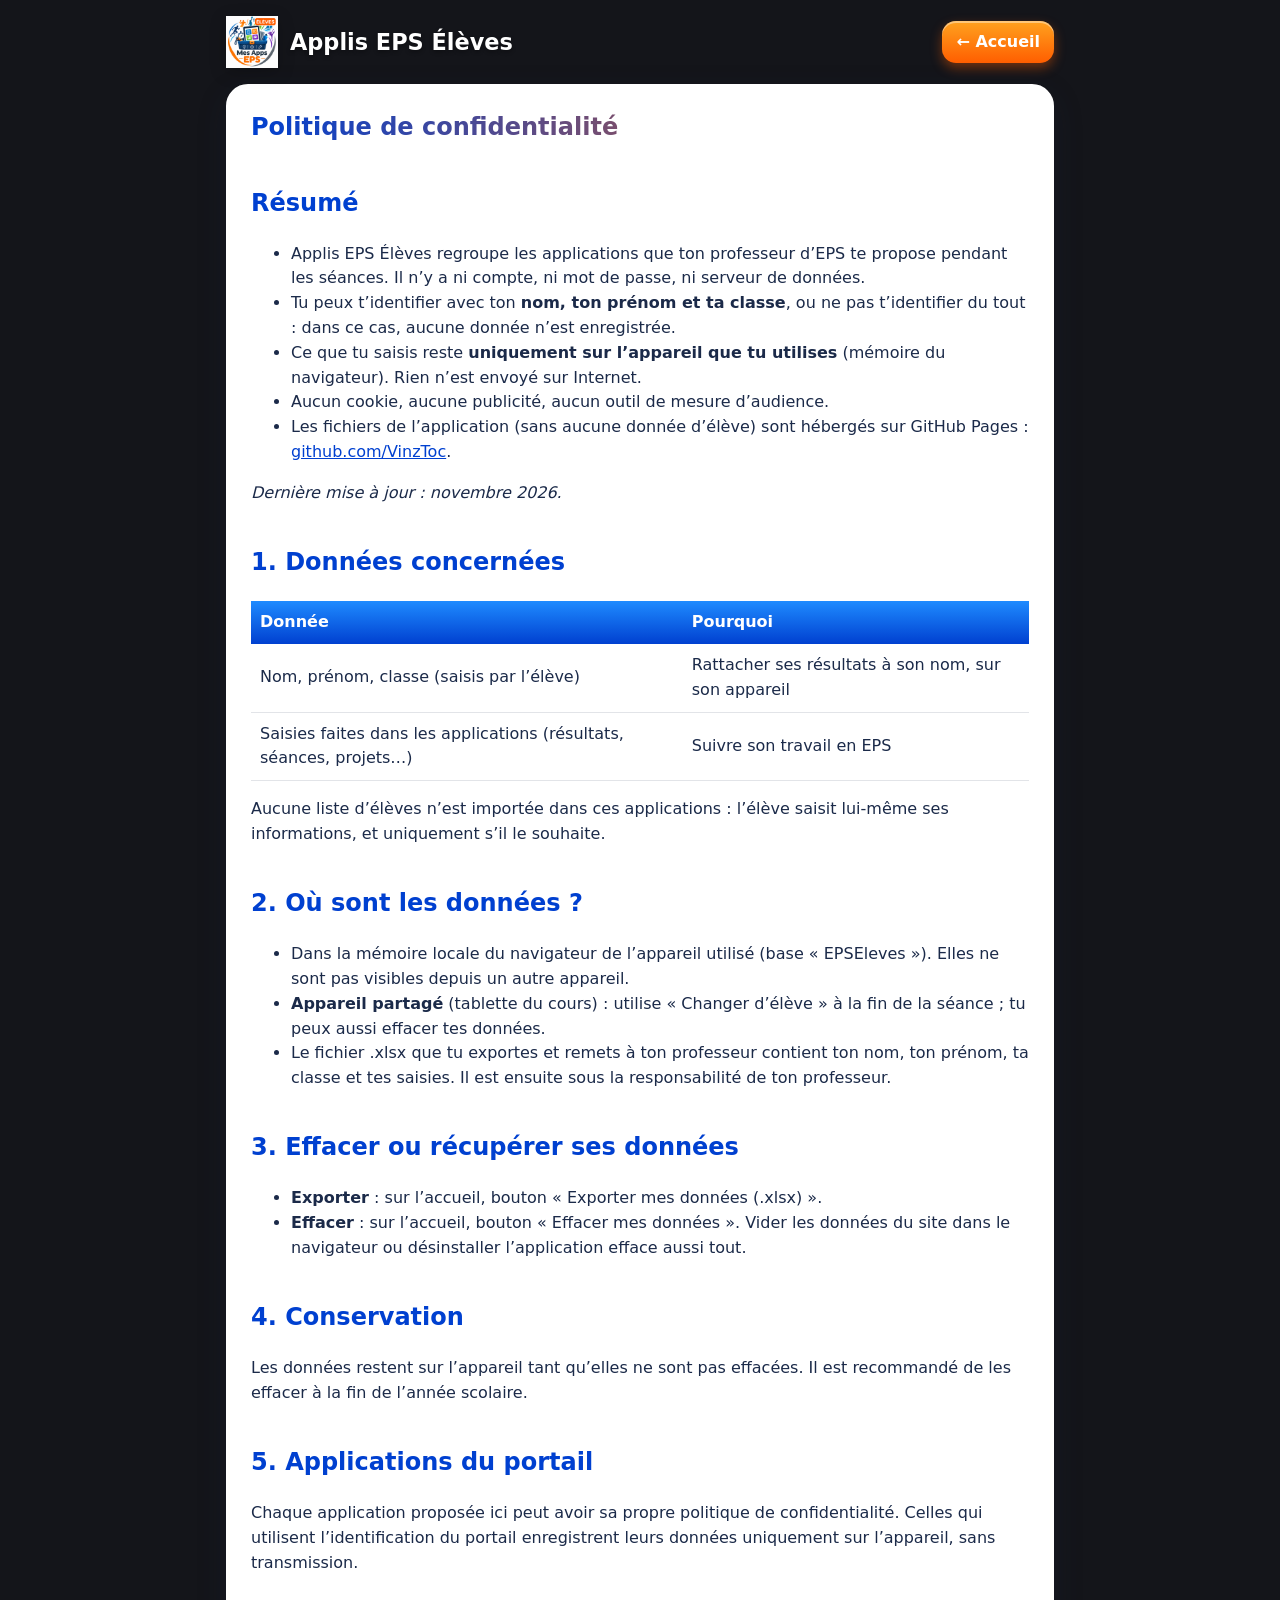
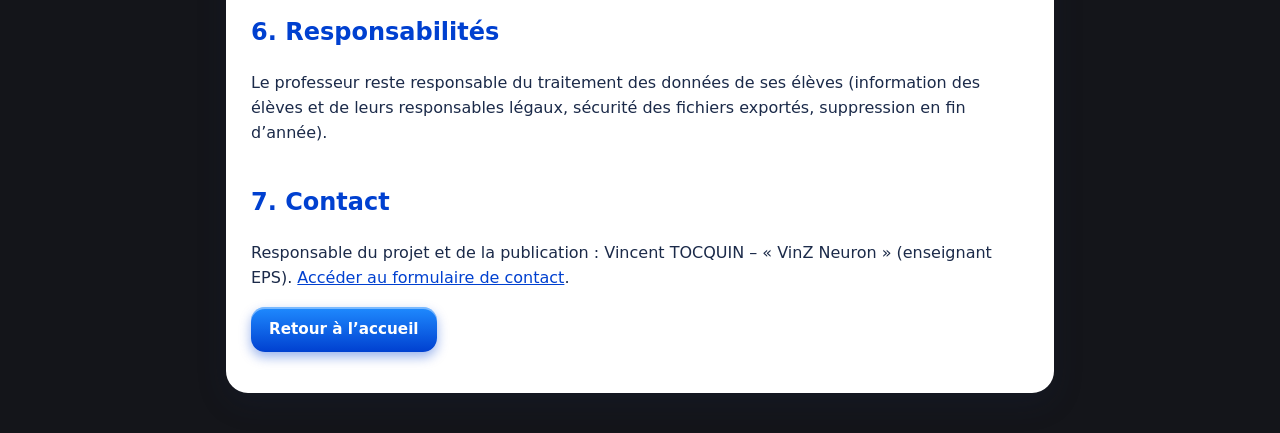
==== confidentialite.html @ 1d07ad8b "Add files via upload" ====
<!DOCTYPE html><html lang="fr"><head><meta charset="utf-8"><meta name="viewport" content="width=device-width,initial-scale=1,viewport-fit=cover">
<title>Politique de confidentialité – Applis EPS Élèves</title><meta name="theme-color" content="#14151a"><link rel="icon" href="icons/icon-192.png"><link rel="stylesheet" href="style.css?v=1"></head><body>
<header><div class="hd"><img src="icons/logo.png" alt=""><h1>Applis EPS Élèves</h1><a class="back" href="index.html">← Accueil</a></div></header><main><article class="doc">
<h1>Politique de confidentialité</h1>
<h2>Résumé</h2>
<ul>
<li>Applis EPS Élèves regroupe les applications que ton professeur d’EPS te propose pendant les séances. Il n’y a ni compte, ni mot de passe, ni serveur de données.</li>
<li>Tu peux t’identifier avec ton <b>nom, ton prénom et ta classe</b>, ou ne pas t’identifier du tout : dans ce cas, aucune donnée n’est enregistrée.</li>
<li>Ce que tu saisis reste <b>uniquement sur l’appareil que tu utilises</b> (mémoire du navigateur). Rien n’est envoyé sur Internet.</li>
<li>Aucun cookie, aucune publicité, aucun outil de mesure d’audience.</li>
<li>Les fichiers de l’application (sans aucune donnée d’élève) sont hébergés sur GitHub Pages : <a href="https://github.com/VinzToc" target="_blank" rel="noopener noreferrer">github.com/VinzToc</a>.</li>
</ul>
<p><em>Dernière mise à jour : novembre 2026.</em></p>
<h2>1. Données concernées</h2>
<div class="sp"><table><tr><th>Donnée</th><th>Pourquoi</th></tr>
<tr><td>Nom, prénom, classe (saisis par l’élève)</td><td>Rattacher ses résultats à son nom, sur son appareil</td></tr>
<tr><td>Saisies faites dans les applications (résultats, séances, projets…)</td><td>Suivre son travail en EPS</td></tr></table></div>
<p>Aucune liste d’élèves n’est importée dans ces applications : l’élève saisit lui-même ses informations, et uniquement s’il le souhaite.</p>
<h2>2. Où sont les données ?</h2>
<ul>
<li>Dans la mémoire locale du navigateur de l’appareil utilisé (base « EPSEleves »). Elles ne sont pas visibles depuis un autre appareil.</li>
<li><b>Appareil partagé</b> (tablette du cours) : utilise « Changer d’élève » à la fin de la séance ; tu peux aussi effacer tes données.</li>
<li>Le fichier .xlsx que tu exportes et remets à ton professeur contient ton nom, ton prénom, ta classe et tes saisies. Il est ensuite sous la responsabilité de ton professeur.</li>
</ul>
<h2>3. Effacer ou récupérer ses données</h2>
<ul>
<li><b>Exporter</b> : sur l’accueil, bouton « Exporter mes données (.xlsx) ».</li>
<li><b>Effacer</b> : sur l’accueil, bouton « Effacer mes données ». Vider les données du site dans le navigateur ou désinstaller l’application efface aussi tout.</li>
</ul>
<h2>4. Conservation</h2>
<p>Les données restent sur l’appareil tant qu’elles ne sont pas effacées. Il est recommandé de les effacer à la fin de l’année scolaire.</p>
<h2>5. Applications du portail</h2>
<p>Chaque application proposée ici peut avoir sa propre politique de confidentialité. Celles qui utilisent l’identification du portail enregistrent leurs données uniquement sur l’appareil, sans transmission.</p>
<h2>6. Responsabilités</h2>
<p>Le professeur reste responsable du traitement des données de ses élèves (information des élèves et de leurs responsables légaux, sécurité des fichiers exportés, suppression en fin d’année).</p>
<h2>7. Contact</h2>
<p>Responsable du projet et de la publication : Vincent TOCQUIN – « VinZ Neuron » (enseignant EPS). <a href="contact.html">Accéder au formulaire de contact</a>.</p>
<p><a class="btnlink" href="index.html">Retour à l’accueil</a></p></article></main></body></html>
---- style.css ----
*{box-sizing:border-box}body{margin:0;font-family:system-ui,-apple-system,"Segoe UI",sans-serif;color:#1b2a49;line-height:1.55;min-height:100vh;
background:#14151a}
.hd{display:flex;align-items:center;gap:12px;max-width:860px;margin:auto;padding:16px}
.hd img{width:52px;height:52px;filter:drop-shadow(0 4px 8px #0003)}
.hd h1{margin:0;font-size:1.4rem;color:#fff;text-shadow:0 2px 4px #0005;flex:1}
.back{color:#fff;font-weight:800;text-decoration:none;background:linear-gradient(#ffa21f,#ff5e00);padding:9px 14px;border-radius:14px;box-shadow:0 5px 12px #ff5e0066,inset 0 2px 0 #fff6}
main{max-width:860px;margin:auto;padding:0 16px 40px}
.doc{background:#fff;border:3px solid #fff;border-radius:22px;padding:22px;box-shadow:0 10px 30px #1b2a4933}
.doc h1{margin-top:0;background:linear-gradient(90deg,#0040d0,#ff5e00);-webkit-background-clip:text;color:transparent}
.doc h2{color:#0040d0;margin-top:1.6em}.doc a{color:#0040d0}
.toc{columns:2;font-size:.92rem}
.sp{overflow-x:auto}table{border-collapse:collapse;width:100%}th{background:linear-gradient(#1f8bff,#0040d0);color:#fff;padding:9px;text-align:left}td{padding:9px;border-bottom:1px solid #1b2a4920}
.form label{display:block;font-weight:700;margin:12px 0}.form input,.form select,.form textarea{display:block;width:100%;margin-top:5px;padding:10px;border-radius:12px;border:2px solid #0b4fd033;font:inherit}
.form button,.btnlink{display:inline-block;border:0;border-radius:14px;padding:11px 18px;font-weight:800;color:#fff;text-decoration:none;cursor:pointer;font-size:.95rem;background:linear-gradient(#1f8bff,#0040d0);box-shadow:0 5px 12px #0040d066,inset 0 2px 0 #fff6}
.doc a.btnlink{color:#fff}.note{font-size:.85rem;opacity:.8}.err{color:#c0392b;font-weight:700}
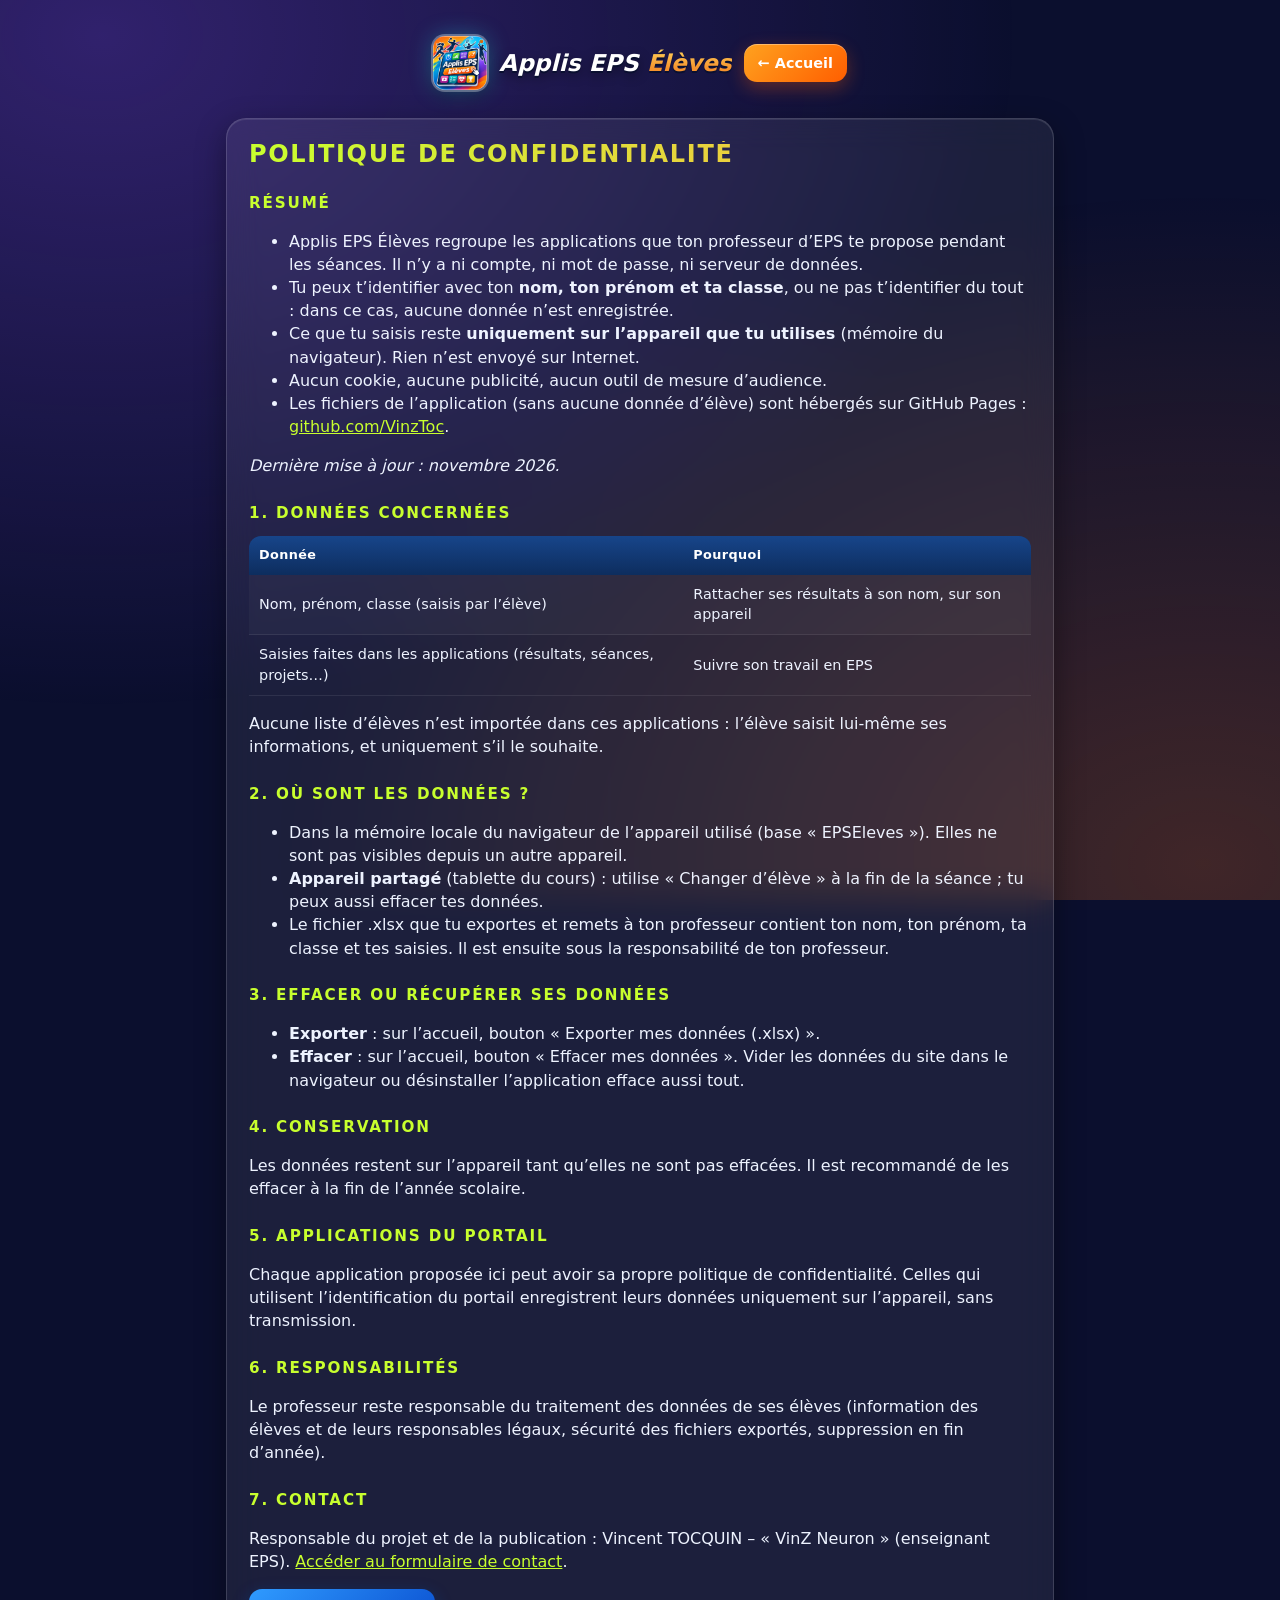
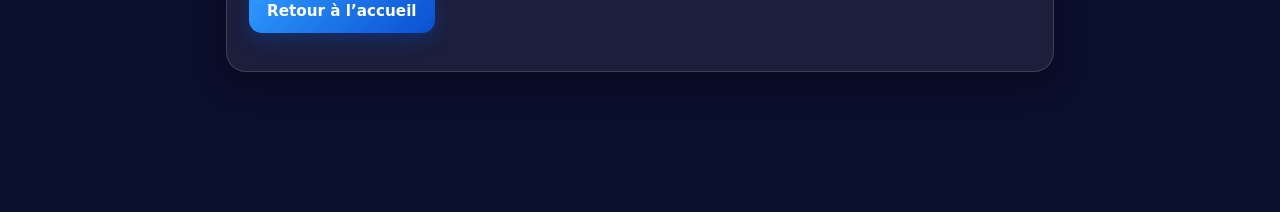
==== commit 60a5b712: "En-tête modernisé : titre en casse mixte aux couleurs du logo, logo mis en valeur Co-Authored-By: Cl" ====
--- a/confidentialite.html
+++ b/confidentialite.html
@@ -1,6 +1,15 @@
 <!DOCTYPE html><html lang="fr"><head><meta charset="utf-8"><meta name="viewport" content="width=device-width,initial-scale=1,viewport-fit=cover">
-<title>Politique de confidentialité – Applis EPS Élèves</title><meta name="theme-color" content="#14151a"><link rel="icon" href="icons/icon-192.png"><link rel="stylesheet" href="style.css?v=1"></head><body>
-<header><div class="hd"><img src="icons/logo.png" alt=""><h1>Applis EPS Élèves</h1><a class="back" href="index.html">← Accueil</a></div></header><main><article class="doc">
+<title>Politique de confidentialité – Applis EPS Élèves</title><meta name="theme-color" content="#14151a"><link rel="icon" href="icons/icon-192.png"><link rel="stylesheet" href="style.css?v=1">
+<style id="titre-moderne">/* Titre en casse mixte + logo mis en valeur, aux couleurs du logo */
+header h1{font-family:system-ui,-apple-system,"Segoe UI",Roboto,sans-serif!important;font-style:italic!important;font-weight:900!important;text-transform:none!important;letter-spacing:.005em!important;line-height:1.08;font-size:2.05rem!important;background:none!important;-webkit-text-stroke:0!important;color:#fff!important;-webkit-text-fill-color:#fff!important;text-shadow:0 2px 0 #0a1030,0 4px 12px rgba(0,0,0,.45)!important}
+header h1 .tm{background:linear-gradient(180deg,#ffd25a,#f6922d 72%)!important;-webkit-background-clip:text!important;background-clip:text!important;color:#f6922d!important;-webkit-text-fill-color:transparent!important;text-shadow:none!important;filter:drop-shadow(0 2px 0 #0a1030)}
+header h1 small,header h1 em{font-style:normal!important;text-shadow:none!important;-webkit-text-fill-color:currentColor!important}
+header img{border-radius:22%!important;box-shadow:0 0 0 2px rgba(255,255,255,.3),0 0 22px rgba(42,181,218,.45),0 6px 16px rgba(0,0,0,.4)!important;transition:transform .3s}
+header img:hover{transform:rotate(-5deg) scale(1.05)}
+@media(max-width:520px){header h1{font-size:calc(2.05rem * .8)!important}}
+.hd h1{font-size:1.45rem!important}</style>
+</head><body>
+<header><div class="hd"><img src="icons/logo.png" alt=""><h1>Applis EPS <span class="tm">Élèves</span></h1><a class="back" href="index.html">← Accueil</a></div></header><main><article class="doc">
 <h1>Politique de confidentialité</h1>
 <h2>Résumé</h2>
 <ul>
--- a/style.css
+++ b/style.css
@@ -1,15 +1,91 @@
-*{box-sizing:border-box}body{margin:0;font-family:system-ui,-apple-system,"Segoe UI",sans-serif;color:#1b2a49;line-height:1.55;min-height:100vh;
-background:#14151a}
+
+:root{--bg:#0b0f2e;--tx:#eef3ff;--mut:rgba(238,243,255,.62);--glass:rgba(255,255,255,.07);--bd:rgba(255,255,255,.15);--c1:#c8ff2e;--c2:#ff7a14;--g1:rgba(138,77,255,.30);--g2:rgba(255,122,20,.22);--onc:#10131f;--c3:#ffb347;--nav:linear-gradient(135deg,#c8ff2e,#7ed321);--ok:#6ff0a0;--ko:#ff8f8f}
+*{box-sizing:border-box;-webkit-tap-highlight-color:transparent}[hidden]{display:none!important}
+body{margin:0;font-family:system-ui,-apple-system,"Segoe UI",Roboto,sans-serif;color:var(--tx);min-height:100vh;background:var(--bg);padding-bottom:100px;line-height:1.45}
+body::before{content:'';position:fixed;inset:0;z-index:-1;pointer-events:none;background:radial-gradient(ellipse at 8% 4%,var(--g1),transparent 55%),radial-gradient(ellipse at 94% 96%,var(--g2),transparent 55%)}
+header{display:flex;align-items:center;gap:14px;padding:20px 16px 12px;max-width:1000px;margin:auto}
+header img{width:74px;height:74px;flex:none;border-radius:22%;box-shadow:0 0 26px rgba(200,255,46,.35),0 6px 18px #0007}
+h1{margin:0;font-size:1.65rem;font-weight:900;letter-spacing:.07em;text-transform:uppercase;line-height:1.1;background:linear-gradient(90deg,var(--c1),var(--c3));-webkit-background-clip:text;background-clip:text;-webkit-text-fill-color:transparent}
+header p{margin:4px 0 0;font-size:.72rem;font-weight:600;color:var(--mut);letter-spacing:.1em;text-transform:uppercase}
+main{max-width:1000px;margin:auto;padding:0 12px}
+.card{position:relative;background:var(--glass);backdrop-filter:blur(16px);-webkit-backdrop-filter:blur(16px);border:1px solid var(--bd);border-radius:20px;padding:18px;margin-bottom:16px;box-shadow:0 10px 30px #0006,inset 0 1px 0 #ffffff18}
+h2{margin:0 0 12px;font-size:.82rem;font-weight:800;letter-spacing:.12em;text-transform:uppercase;color:var(--c1)}
+.btn{border:0;border-radius:13px;padding:11px 18px;font:inherit;font-weight:800;font-size:.9rem;letter-spacing:.03em;color:#fff;cursor:pointer;background:linear-gradient(135deg,#ffa21f,#ff5e00);box-shadow:0 6px 18px #ff5e0050,inset 0 1px 0 #ffffff55;text-shadow:0 1px 2px #0003;transition:transform .12s,filter .15s;display:inline-block;text-decoration:none}
+.btn:hover{filter:brightness(1.1)}.btn:active{transform:scale(.97)}.btn:disabled{opacity:.4;cursor:default}
+.btn.b{background:linear-gradient(135deg,#2f9bff,#0a4fd0);box-shadow:0 6px 18px #0a4fd055,inset 0 1px 0 #ffffff55}
+.btn.r{background:rgba(255,255,255,.1);border:1.5px solid var(--bd);box-shadow:none;text-shadow:none}
+.row{display:flex;gap:10px;flex-wrap:wrap;align-items:center;margin-top:12px}
+label{display:block;font-weight:700;font-size:.8rem;letter-spacing:.04em;color:var(--mut);margin:10px 0}
+select,input{padding:10px 12px;border-radius:12px;border:1.5px solid var(--bd);font:inherit;font-size:.95rem;background:rgba(0,0,0,.32);color:var(--tx)}
+label input{display:block;width:100%;margin-top:5px}
+select:focus,input:focus,.btn:focus-visible{outline:2px solid var(--c1);outline-offset:1px}
+input::placeholder{color:rgba(238,243,255,.38)}
+.drop{display:flex;flex-direction:column;align-items:center;gap:12px;border:2px dashed var(--c2);border-radius:18px;padding:22px;text-align:center;cursor:pointer;background:rgba(255,255,255,.04);font-weight:600;color:var(--tx);transition:.2s}
+.drop.on{background:rgba(255,255,255,.12);transform:scale(1.01)}
+.grid{display:grid;grid-template-columns:repeat(auto-fill,minmax(108px,1fr));gap:12px}
+.tile{position:relative;overflow:hidden;display:flex;flex-direction:column;align-items:center;text-align:center;gap:8px;padding:16px 8px 12px;border-radius:18px;color:var(--tx);text-decoration:none;background:linear-gradient(160deg,rgba(255,255,255,.13),rgba(255,255,255,.04));border:1px solid var(--bd);box-shadow:0 6px 18px #0005;transition:.18s}
+.tile::before{content:"";position:absolute;left:0;right:0;top:0;height:4px;background:linear-gradient(90deg,var(--t1,var(--c1)),var(--t2,var(--c2)))}
+.tile:hover{transform:translateY(-4px);border-color:var(--t1,var(--c1));box-shadow:0 10px 26px #0007,0 0 18px var(--g1)}
+.tile:active{transform:scale(.96)}
+.tile .ic{font-size:2.1rem;line-height:1;filter:drop-shadow(0 3px 5px #0006)}.tile b{font-size:.8rem;line-height:1.15;font-weight:700}
+.tile.off{filter:grayscale(.6);opacity:.5;pointer-events:none}
+.rgpd{font-size:.78rem;color:var(--mut);line-height:1.45;margin-top:10px}.rgpd b{color:var(--tx)}
+.err{color:var(--ko);font-weight:700;min-height:1.2em}
+#msg,#msgE{margin-top:10px;font-weight:600}
+table{width:100%;border-collapse:collapse;font-size:.9rem}
+th{background:linear-gradient(#17458a,#0d2d5e);color:#fff;padding:10px;text-align:left;position:sticky;top:0;font-size:.8rem;letter-spacing:.03em}
+th:first-child{border-radius:12px 0 0 0}th:last-child{border-radius:0 12px 0 0}
+td{padding:9px 10px;border-bottom:1px solid rgba(255,255,255,.08)}tr:nth-child(even) td{background:rgba(255,255,255,.03)}
+.wrap{max-height:62vh;overflow:auto;border-radius:12px;border:1px solid var(--bd)}
+th.n,td.n{text-align:center}th.n{font-size:.76rem;line-height:1.15;vertical-align:bottom;min-width:84px}td.n{font-weight:800}td.z{color:rgba(255,255,255,.28);font-weight:400}
+th small{font-weight:400;opacity:.85}
+tr.grp td{background:rgba(255,255,255,.1)!important;font-weight:800;font-size:.85rem;color:var(--c1)}
+button.nm{border:0;background:none;font:inherit;color:#8fcaff;text-align:left;cursor:pointer;padding:6px 0;text-decoration:underline dotted}
+nav{z-index:100;position:fixed;bottom:0;left:0;right:0;display:flex;justify-content:center;gap:10px;padding:10px 10px calc(10px + env(safe-area-inset-bottom));background:rgba(10,16,34,.82);backdrop-filter:blur(16px);-webkit-backdrop-filter:blur(16px);border-top:1px solid var(--bd)}
+nav button{flex:1;max-width:240px;border:1.5px solid var(--bd);border-radius:15px;padding:12px;font:inherit;font-weight:800;font-size:.9rem;background:rgba(255,255,255,.07);color:#c9d3ee;cursor:pointer}
+nav button.act{color:var(--onc);border-color:transparent;background:var(--nav);box-shadow:0 5px 18px var(--g1)}
+.tab{display:none}.tab.act{display:block}
+.foot{max-width:976px;margin:10px auto 0;padding:16px;text-align:center;background:var(--glass);backdrop-filter:blur(16px);-webkit-backdrop-filter:blur(16px);border:1px solid var(--bd);border-radius:20px;font-size:.86rem;color:var(--mut)}
+.foot a{color:var(--c1);font-weight:700}.foot>div{margin:6px 0}
+.foot .ic{display:inline-flex;width:44px;height:44px;margin:4px;align-items:center;justify-content:center;border-radius:14px;color:#fff;background:linear-gradient(#ffa21f,#ff5e00);box-shadow:0 4px 12px #ff5e0055,inset 0 1px 0 #ffffff66}
+.foot .ic:nth-child(2){background:linear-gradient(#2f9bff,#0a4fd0)}.foot .ic:nth-child(3){background:linear-gradient(#c040ff,#6a0fd0)}.foot .ic:nth-child(4){background:linear-gradient(#ff4d4d,#c00000)}
+.foot a.ic{color:#fff}
+.foot svg{width:22px;height:22px;fill:none;stroke:currentColor;stroke-width:2;stroke-linecap:round;stroke-linejoin:round}
+.foot .own{display:block;margin:0 auto 6px;width:92px;height:92px;border-radius:22px;box-shadow:0 6px 18px #0006}
+.foot p{margin:6px 0 0}.ver{text-align:center;font-weight:700;font-size:.76rem;color:var(--mut);margin:12px 0 0;letter-spacing:.04em}
+#fiche,.ov{position:fixed;inset:0;z-index:200;background:#000b;display:flex;align-items:flex-end;justify-content:center;backdrop-filter:blur(4px)}#fiche[hidden],.ov[hidden]{display:none}
+.ov{align-items:center;padding:16px}
+.fc{position:relative;background:#0f1830;color:var(--tx);border:1px solid var(--bd);width:100%;max-width:560px;max-height:86vh;overflow:auto;border-radius:22px 22px 0 0;padding:20px 20px calc(20px + env(safe-area-inset-bottom))}
+#fx,.xb{position:absolute;top:10px;right:12px;border:0;background:rgba(255,255,255,.12);color:var(--tx);border-radius:50%;width:34px;height:34px;font-size:1rem;cursor:pointer}
+.fh{display:flex;gap:14px;align-items:center;margin-bottom:6px;padding-right:36px}.fh span{font-size:.85rem;color:var(--mut)}
+.av{flex:none;width:56px;height:56px;border-radius:50%;background:var(--nav);color:var(--onc);display:flex;align-items:center;justify-content:center;font-weight:900;font-size:1.2rem;text-transform:uppercase;box-shadow:0 4px 14px var(--g1)}
+.fa{border-radius:16px;margin-top:12px;overflow:hidden;border:1px solid var(--bd);background:rgba(255,255,255,.04)}.fa h3{margin:0;padding:10px 14px;background:linear-gradient(90deg,rgba(255,255,255,.14),rgba(255,255,255,.04));font-size:.95rem}
+.fa dl{margin:0;padding:8px 14px;display:grid;grid-template-columns:auto 1fr;gap:4px 14px}.fa dt{font-weight:700;color:var(--mut);font-size:.82rem;text-transform:capitalize}.fa dd{margin:0;font-weight:600;word-break:break-word}.fn{opacity:.7}
+.chip{display:inline-block;margin-right:3px;padding:2px 7px;border-radius:10px;background:rgba(255,255,255,.12);font-size:.92rem}
+.sum{display:grid;gap:10px;margin:0 0 14px}.sm{display:grid;grid-template-columns:1fr auto;gap:3px 10px;align-items:center;font-size:.85rem}
+.sm .bar{grid-column:1/-1;height:8px;border-radius:6px;background:rgba(255,255,255,.12);overflow:hidden}.sm .bar i{display:block;height:100%;background:linear-gradient(90deg,var(--c1),var(--c2))}.sm span{color:var(--mut)}
+.en{padding:8px 14px;border-top:1px solid rgba(255,255,255,.1)}.en .dt{font-weight:800;color:var(--c1);font-size:.82rem}.en dl{padding:2px 0 0!important}
+.fg{margin:18px 0 0;font-size:.78rem;text-transform:uppercase;letter-spacing:.1em;font-weight:800;color:var(--mut)}
+.bd{float:right;font-weight:600;font-size:.8rem;color:var(--mut)}.tot{margin:6px 0 0;font-weight:700}
+.qc{border-radius:22px!important;max-width:380px!important;text-align:center}
+.qrbox canvas{width:min(280px,100%);height:auto;image-rendering:pixelated;border:6px solid #fff;border-radius:12px;background:#fff}.qru{word-break:break-all;font-weight:700;font-size:.85rem;margin:8px 0;color:var(--mut)}
+/* portail élèves */
+.me{font-size:1.05rem;font-weight:700;padding:12px 14px;border-radius:14px;background:rgba(255,255,255,.07);border:1px solid var(--bd)}
+ul.dn{list-style:none;padding:0;margin:0}ul.dn li{padding:10px 12px;margin-bottom:8px;border-radius:14px;background:rgba(255,255,255,.07);border:1px solid var(--bd);font-weight:600}
+ul.dn summary{cursor:pointer}ul.dn details{margin:0}.tw{overflow-x:auto}
+ul.dn table{margin-top:8px;font-size:.8rem;background:rgba(0,0,0,.25);border-radius:10px}ul.dn td,ul.dn th{padding:5px 7px;text-align:left}ul.dn th{background:#17458a;position:static;border-radius:0}
+@media(max-width:520px){h1{font-size:1.35rem}header img{width:62px;height:62px}}
+
 .hd{display:flex;align-items:center;gap:12px;max-width:860px;margin:auto;padding:16px}
-.hd img{width:52px;height:52px;filter:drop-shadow(0 4px 8px #0003)}
-.hd h1{margin:0;font-size:1.4rem;color:#fff;text-shadow:0 2px 4px #0005;flex:1}
-.back{color:#fff;font-weight:800;text-decoration:none;background:linear-gradient(#ffa21f,#ff5e00);padding:9px 14px;border-radius:14px;box-shadow:0 5px 12px #ff5e0066,inset 0 2px 0 #fff6}
-main{max-width:860px;margin:auto;padding:0 16px 40px}
-.doc{background:#fff;border:3px solid #fff;border-radius:22px;padding:22px;box-shadow:0 10px 30px #1b2a4933}
-.doc h1{margin-top:0;background:linear-gradient(90deg,#0040d0,#ff5e00);-webkit-background-clip:text;color:transparent}
-.doc h2{color:#0040d0;margin-top:1.6em}.doc a{color:#0040d0}
-.toc{columns:2;font-size:.92rem}
-.sp{overflow-x:auto}table{border-collapse:collapse;width:100%}th{background:linear-gradient(#1f8bff,#0040d0);color:#fff;padding:9px;text-align:left}td{padding:9px;border-bottom:1px solid #1b2a4920}
-.form label{display:block;font-weight:700;margin:12px 0}.form input,.form select,.form textarea{display:block;width:100%;margin-top:5px;padding:10px;border-radius:12px;border:2px solid #0b4fd033;font:inherit}
-.form button,.btnlink{display:inline-block;border:0;border-radius:14px;padding:11px 18px;font-weight:800;color:#fff;text-decoration:none;cursor:pointer;font-size:.95rem;background:linear-gradient(#1f8bff,#0040d0);box-shadow:0 5px 12px #0040d066,inset 0 2px 0 #fff6}
-.doc a.btnlink{color:#fff}.note{font-size:.85rem;opacity:.8}.err{color:#c0392b;font-weight:700}
+.hd img{width:54px;height:54px;border-radius:22%;box-shadow:0 0 26px rgba(200,255,46,.35),0 6px 18px #0007}
+.hd h1{flex:1;font-size:1.25rem}
+.back{color:#fff;font-weight:800;text-decoration:none;background:linear-gradient(135deg,#ffa21f,#ff5e00);padding:9px 14px;border-radius:13px;box-shadow:0 6px 18px #ff5e0050,inset 0 1px 0 #ffffff55;font-size:.9rem}
+main{max-width:860px;padding:0 16px 40px}
+.doc{background:var(--glass);backdrop-filter:blur(16px);border:1px solid var(--bd);border-radius:20px;padding:22px;box-shadow:0 10px 30px #0006,inset 0 1px 0 #ffffff18;color:var(--tx)}
+.doc h1{margin-top:0;font-size:1.5rem}
+.doc h2{color:var(--c1);margin-top:1.6em;font-size:.95rem}
+.doc a{color:var(--c1)}.toc{columns:2;font-size:.92rem}
+.sp{overflow-x:auto}
+.form label{display:block;font-weight:700;margin:12px 0}.form input,.form select,.form textarea{display:block;width:100%;margin-top:5px;padding:10px;border-radius:12px;border:1.5px solid var(--bd);font:inherit;background:rgba(0,0,0,.32);color:var(--tx)}
+.form button,.btnlink{display:inline-block;border:0;border-radius:13px;padding:11px 18px;font-weight:800;color:#fff;text-decoration:none;cursor:pointer;font-size:.95rem;background:linear-gradient(135deg,#2f9bff,#0a4fd0);box-shadow:0 6px 18px #0a4fd055}
+.doc a.btnlink{color:#fff}.note{font-size:.85rem;color:var(--mut)}
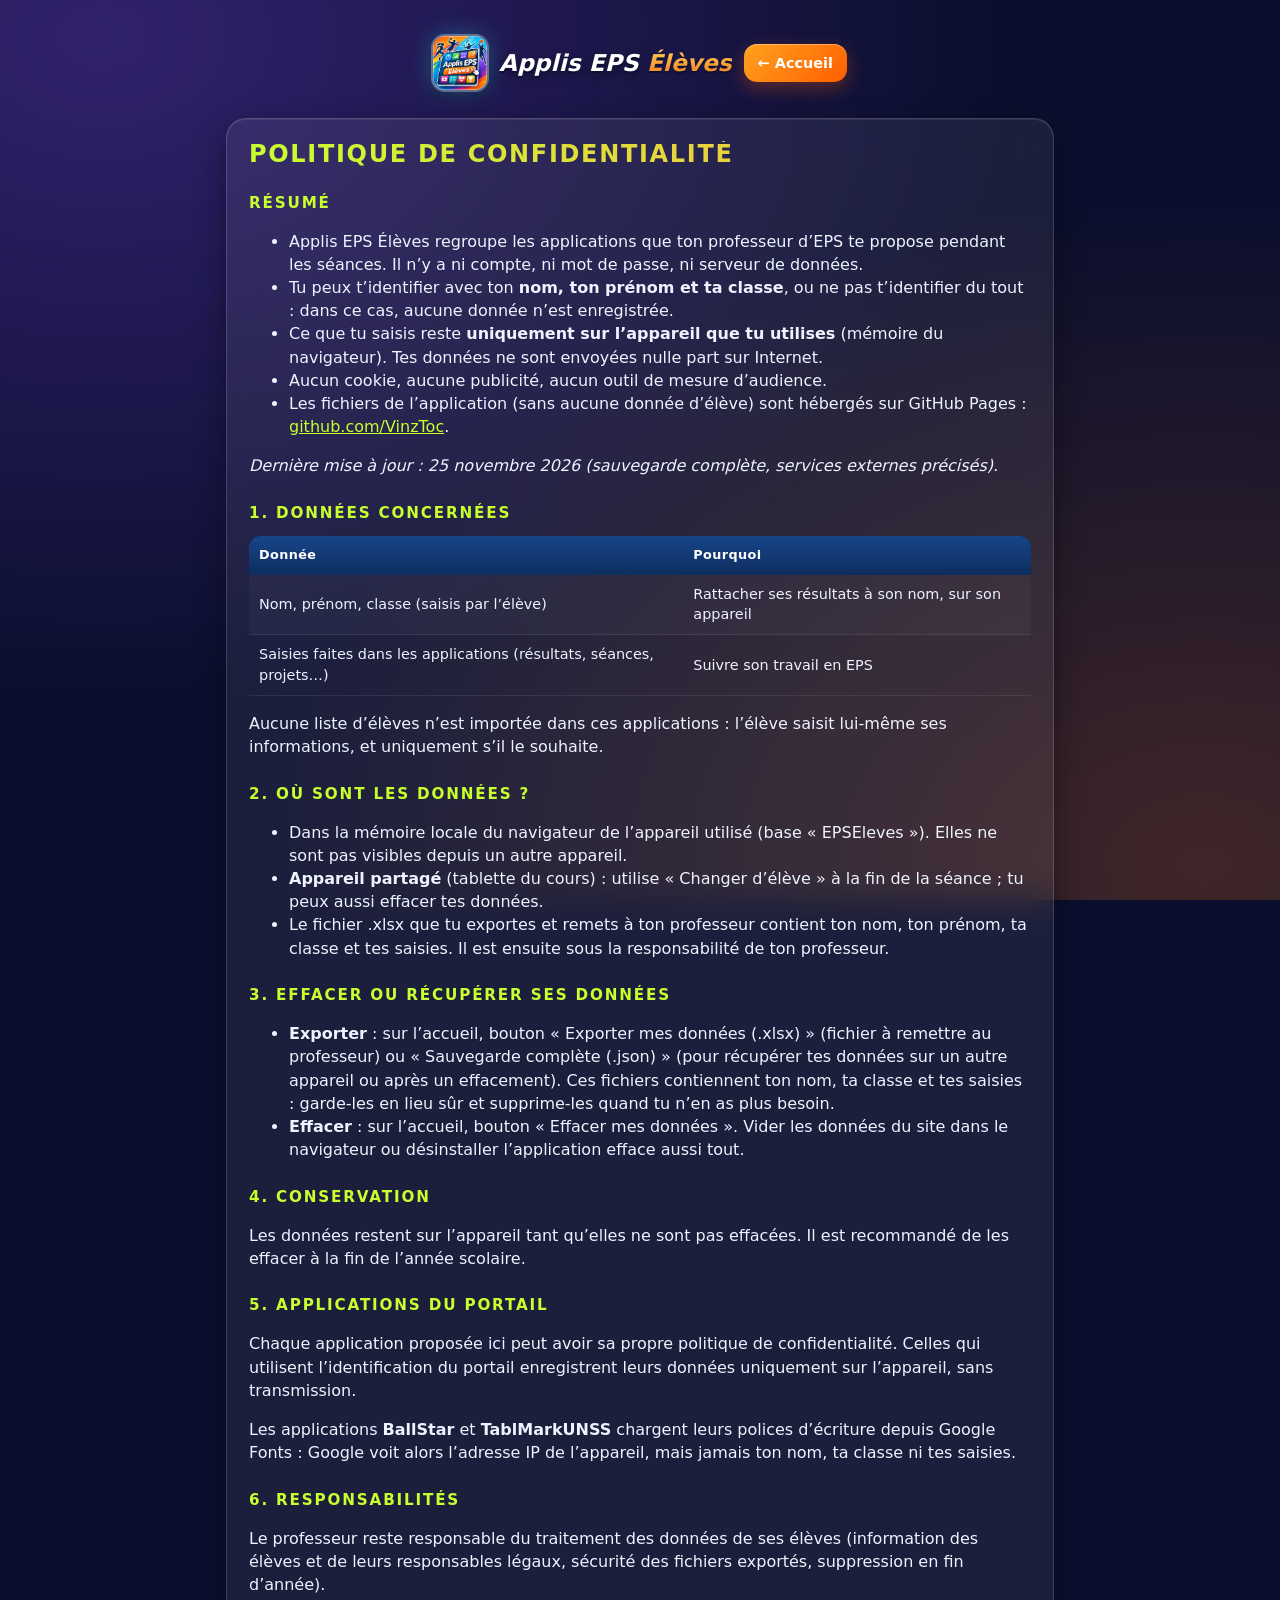
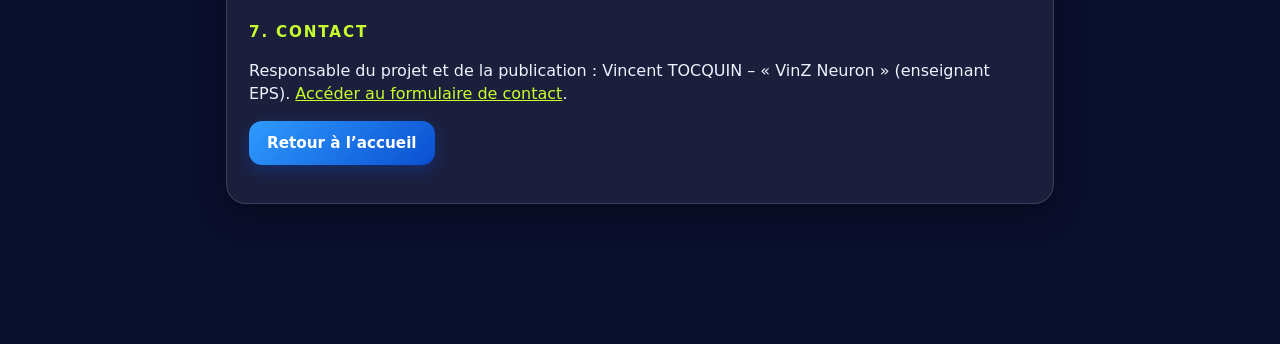
==== commit 31739346: "Portail élèves 1.9.0 : bandeau compact (footer.js), politique de confidentialité mise à jour Co-Auth" ====
--- a/confidentialite.html
+++ b/confidentialite.html
@@ -15,11 +15,11 @@
 <ul>
 <li>Applis EPS Élèves regroupe les applications que ton professeur d’EPS te propose pendant les séances. Il n’y a ni compte, ni mot de passe, ni serveur de données.</li>
 <li>Tu peux t’identifier avec ton <b>nom, ton prénom et ta classe</b>, ou ne pas t’identifier du tout : dans ce cas, aucune donnée n’est enregistrée.</li>
-<li>Ce que tu saisis reste <b>uniquement sur l’appareil que tu utilises</b> (mémoire du navigateur). Rien n’est envoyé sur Internet.</li>
+<li>Ce que tu saisis reste <b>uniquement sur l’appareil que tu utilises</b> (mémoire du navigateur). Tes données ne sont envoyées nulle part sur Internet.</li>
 <li>Aucun cookie, aucune publicité, aucun outil de mesure d’audience.</li>
 <li>Les fichiers de l’application (sans aucune donnée d’élève) sont hébergés sur GitHub Pages : <a href="https://github.com/VinzToc" target="_blank" rel="noopener noreferrer">github.com/VinzToc</a>.</li>
 </ul>
-<p><em>Dernière mise à jour : novembre 2026.</em></p>
+<p><em>Dernière mise à jour : 25 novembre 2026 (sauvegarde complète, services externes précisés).</em></p>
 <h2>1. Données concernées</h2>
 <div class="sp"><table><tr><th>Donnée</th><th>Pourquoi</th></tr>
 <tr><td>Nom, prénom, classe (saisis par l’élève)</td><td>Rattacher ses résultats à son nom, sur son appareil</td></tr>
@@ -33,13 +33,14 @@
 </ul>
 <h2>3. Effacer ou récupérer ses données</h2>
 <ul>
-<li><b>Exporter</b> : sur l’accueil, bouton « Exporter mes données (.xlsx) ».</li>
+<li><b>Exporter</b> : sur l’accueil, bouton « Exporter mes données (.xlsx) » (fichier à remettre au professeur) ou « Sauvegarde complète (.json) » (pour récupérer tes données sur un autre appareil ou après un effacement). Ces fichiers contiennent ton nom, ta classe et tes saisies : garde-les en lieu sûr et supprime-les quand tu n’en as plus besoin.</li>
 <li><b>Effacer</b> : sur l’accueil, bouton « Effacer mes données ». Vider les données du site dans le navigateur ou désinstaller l’application efface aussi tout.</li>
 </ul>
 <h2>4. Conservation</h2>
 <p>Les données restent sur l’appareil tant qu’elles ne sont pas effacées. Il est recommandé de les effacer à la fin de l’année scolaire.</p>
 <h2>5. Applications du portail</h2>
 <p>Chaque application proposée ici peut avoir sa propre politique de confidentialité. Celles qui utilisent l’identification du portail enregistrent leurs données uniquement sur l’appareil, sans transmission.</p>
+<p>Les applications <b>BallStar</b> et <b>TablMarkUNSS</b> chargent leurs polices d’écriture depuis Google Fonts : Google voit alors l’adresse IP de l’appareil, mais jamais ton nom, ta classe ni tes saisies.</p>
 <h2>6. Responsabilités</h2>
 <p>Le professeur reste responsable du traitement des données de ses élèves (information des élèves et de leurs responsables légaux, sécurité des fichiers exportés, suppression en fin d’année).</p>
 <h2>7. Contact</h2>
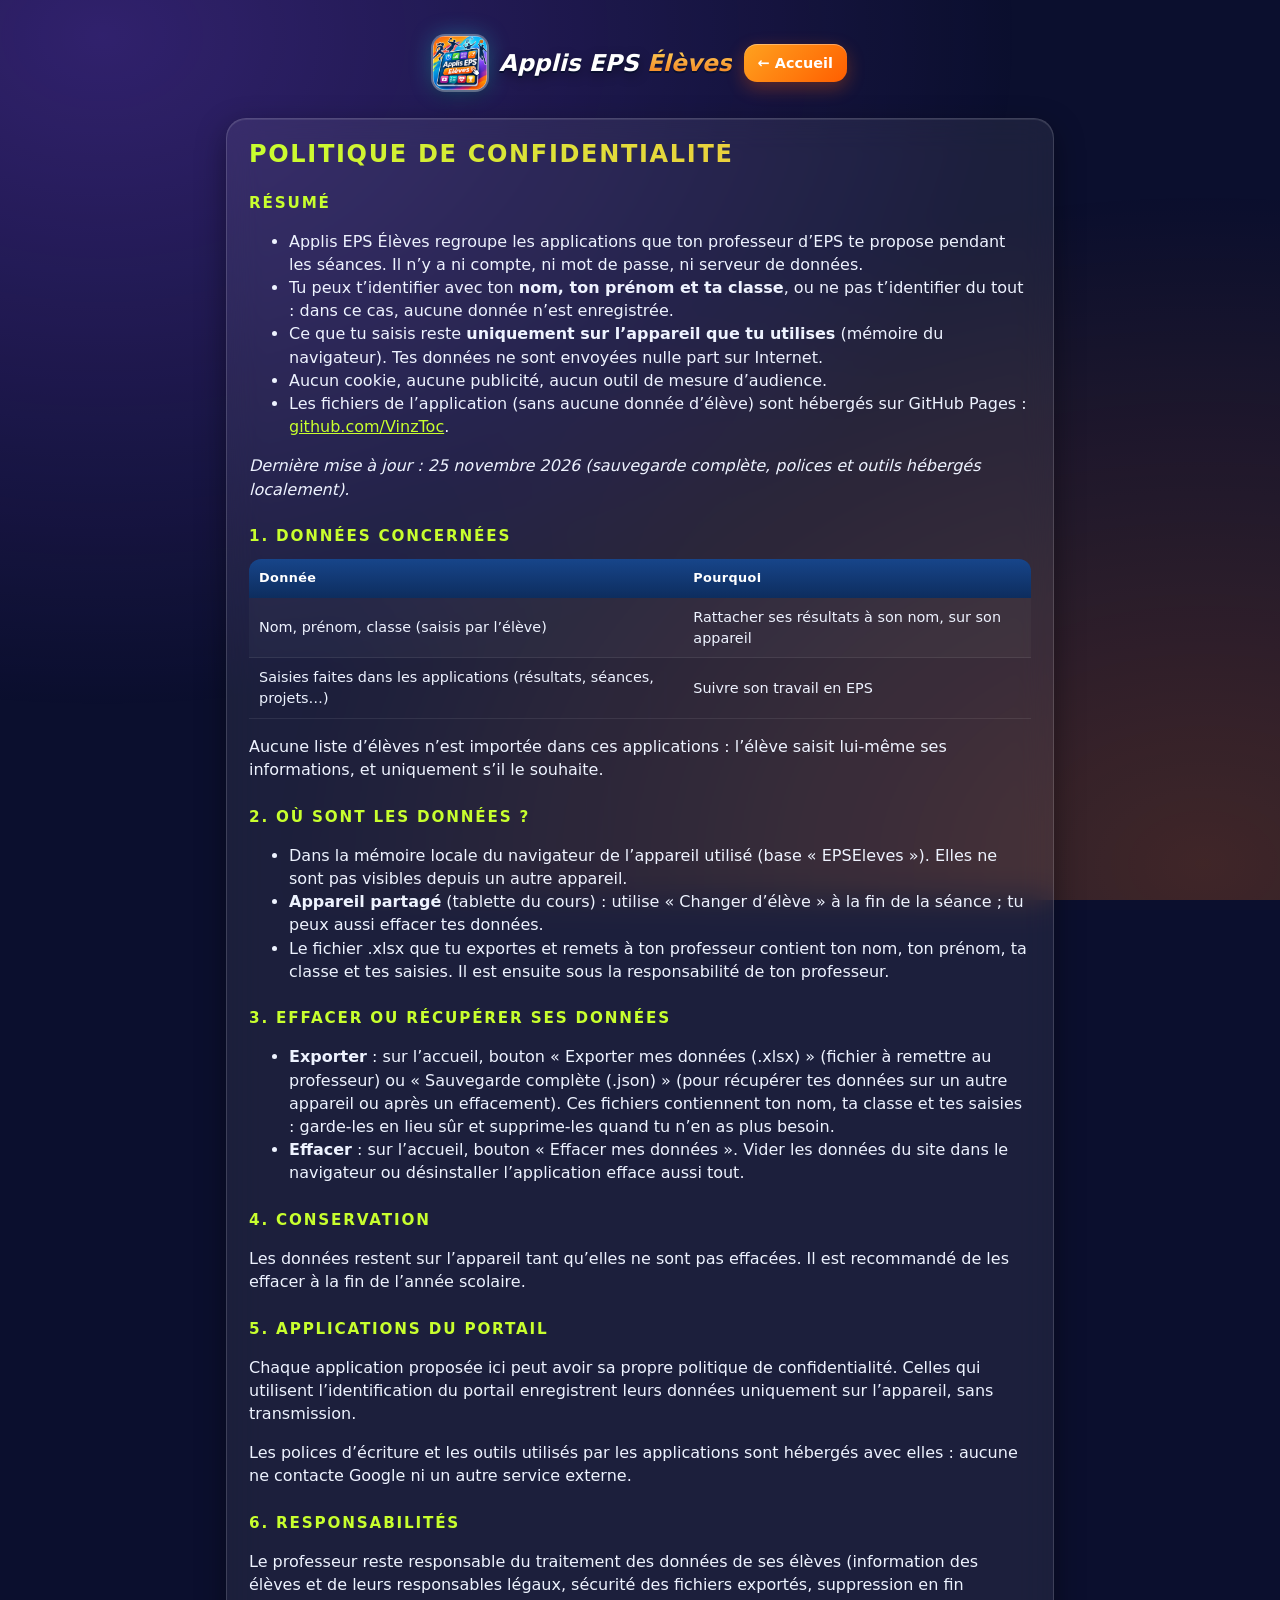
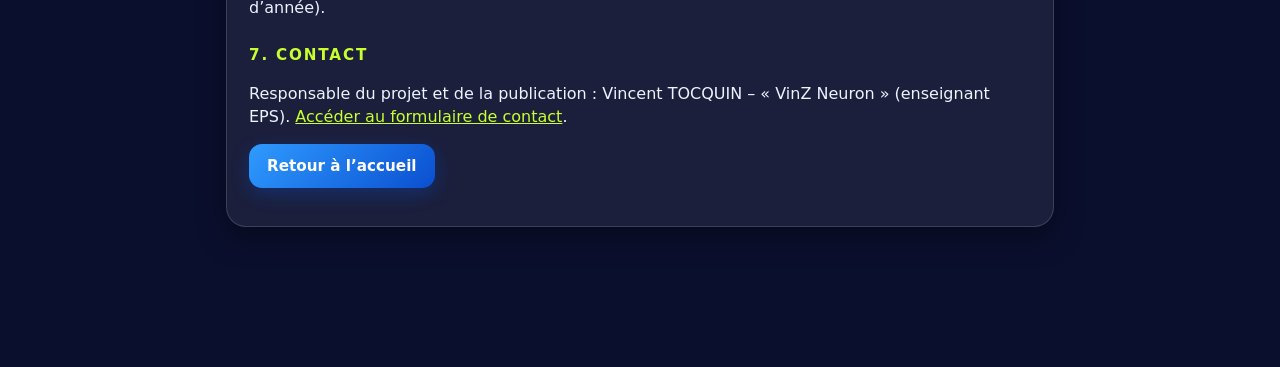
==== commit 35717cc9: "Politique de confidentialité : plus aucun service externe (sauf calendrier scolaire à la demande) Co" ====
--- a/confidentialite.html
+++ b/confidentialite.html
@@ -19,7 +19,7 @@
 <li>Aucun cookie, aucune publicité, aucun outil de mesure d’audience.</li>
 <li>Les fichiers de l’application (sans aucune donnée d’élève) sont hébergés sur GitHub Pages : <a href="https://github.com/VinzToc" target="_blank" rel="noopener noreferrer">github.com/VinzToc</a>.</li>
 </ul>
-<p><em>Dernière mise à jour : 25 novembre 2026 (sauvegarde complète, services externes précisés).</em></p>
+<p><em>Dernière mise à jour : 25 novembre 2026 (sauvegarde complète, polices et outils hébergés localement).</em></p>
 <h2>1. Données concernées</h2>
 <div class="sp"><table><tr><th>Donnée</th><th>Pourquoi</th></tr>
 <tr><td>Nom, prénom, classe (saisis par l’élève)</td><td>Rattacher ses résultats à son nom, sur son appareil</td></tr>
@@ -40,7 +40,7 @@
 <p>Les données restent sur l’appareil tant qu’elles ne sont pas effacées. Il est recommandé de les effacer à la fin de l’année scolaire.</p>
 <h2>5. Applications du portail</h2>
 <p>Chaque application proposée ici peut avoir sa propre politique de confidentialité. Celles qui utilisent l’identification du portail enregistrent leurs données uniquement sur l’appareil, sans transmission.</p>
-<p>Les applications <b>BallStar</b> et <b>TablMarkUNSS</b> chargent leurs polices d’écriture depuis Google Fonts : Google voit alors l’adresse IP de l’appareil, mais jamais ton nom, ta classe ni tes saisies.</p>
+<p>Les polices d’écriture et les outils utilisés par les applications sont hébergés avec elles : aucune ne contacte Google ni un autre service externe.</p>
 <h2>6. Responsabilités</h2>
 <p>Le professeur reste responsable du traitement des données de ses élèves (information des élèves et de leurs responsables légaux, sécurité des fichiers exportés, suppression en fin d’année).</p>
 <h2>7. Contact</h2>
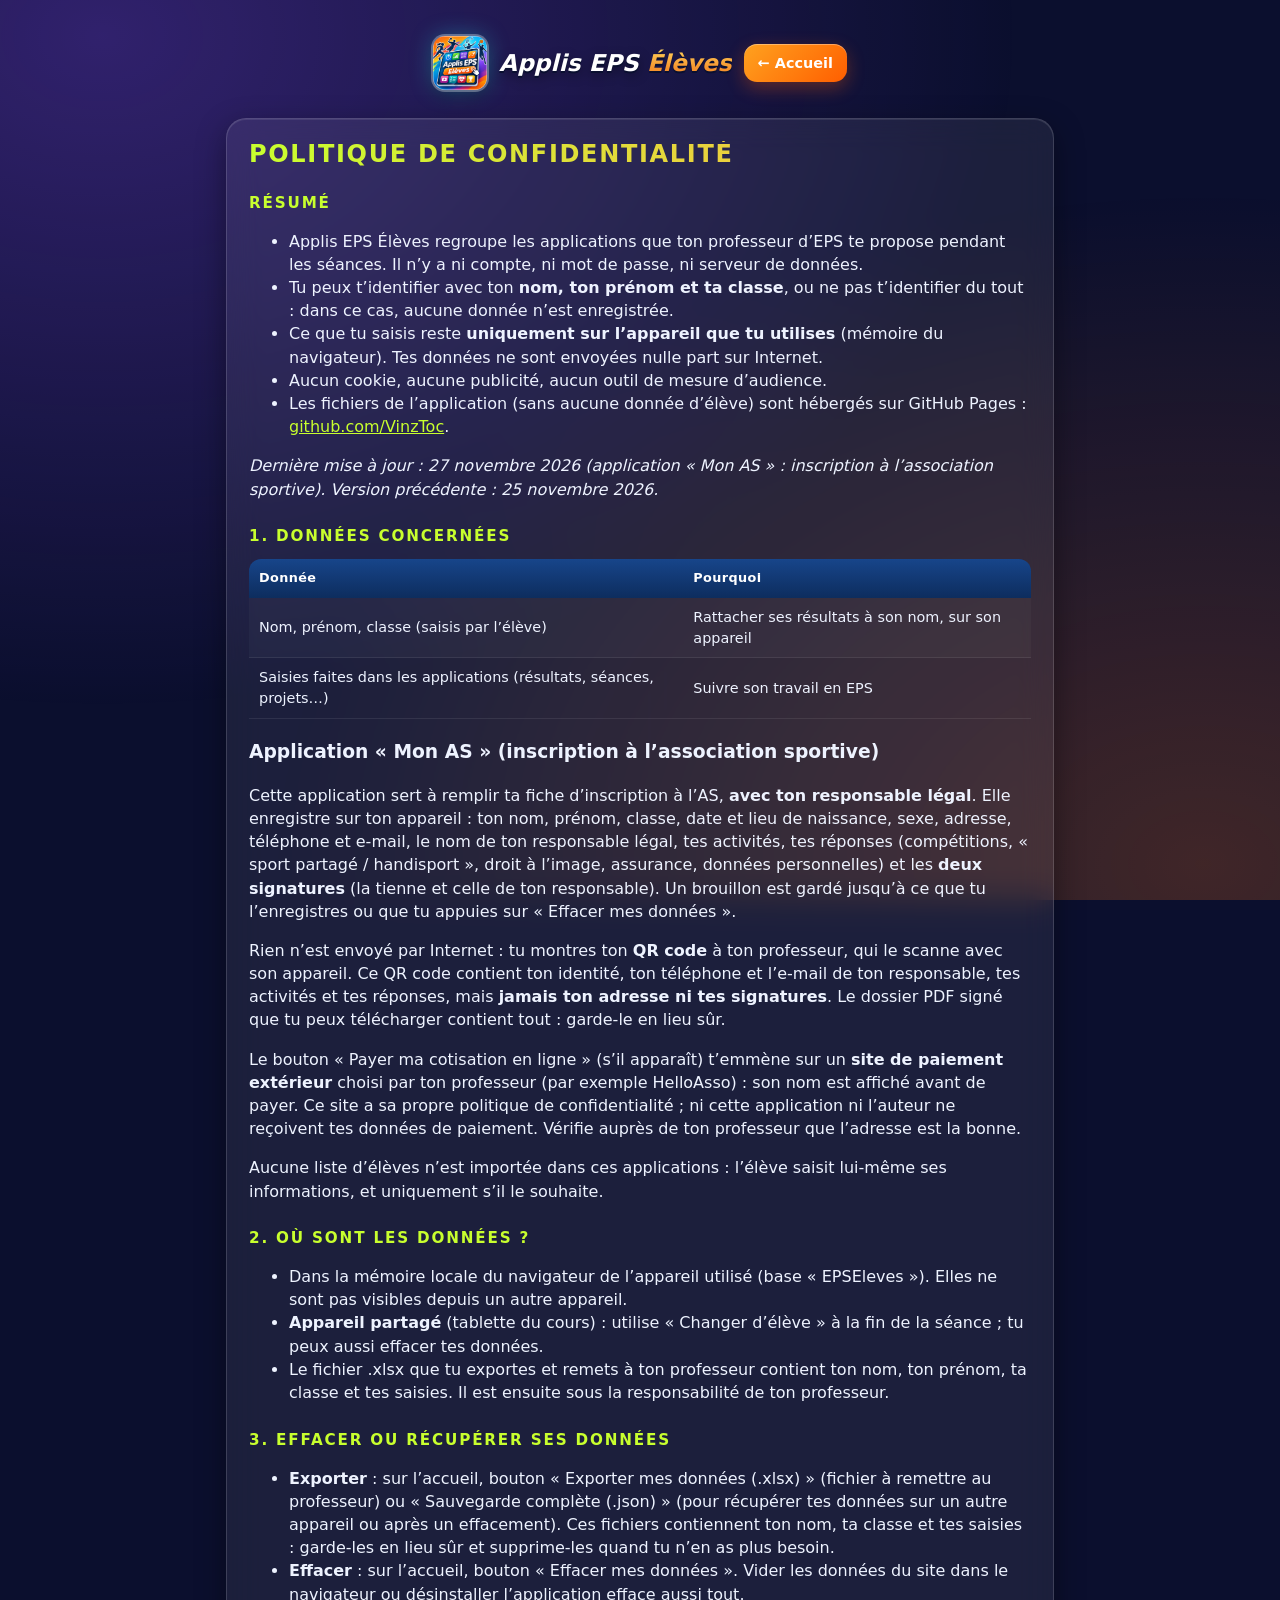
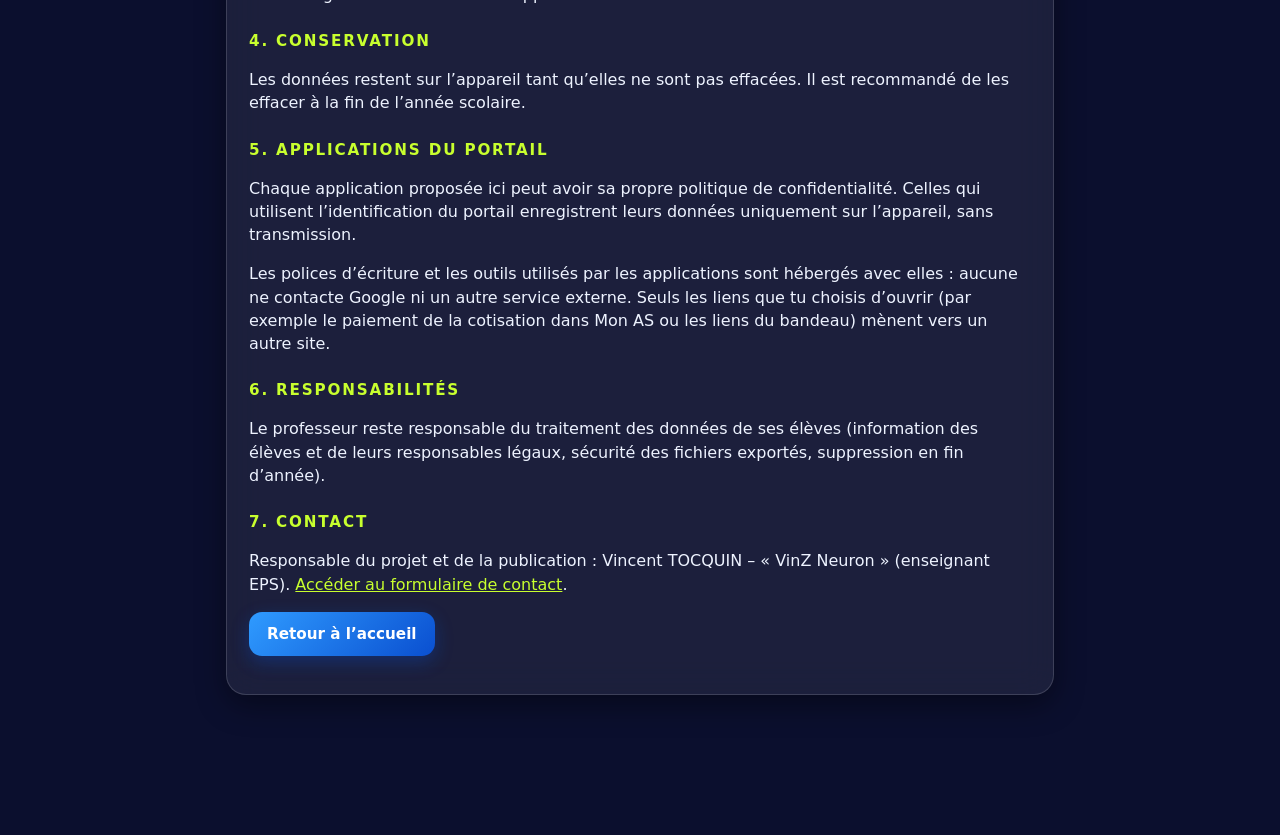
==== commit 3964b88b: "Portail élèves 1.14.0 : politique de confidentialité (Mon AS) Co-Authored-By: Claude Sonnet 5.5 <nor" ====
--- a/confidentialite.html
+++ b/confidentialite.html
@@ -19,11 +19,15 @@
 <li>Aucun cookie, aucune publicité, aucun outil de mesure d’audience.</li>
 <li>Les fichiers de l’application (sans aucune donnée d’élève) sont hébergés sur GitHub Pages : <a href="https://github.com/VinzToc" target="_blank" rel="noopener noreferrer">github.com/VinzToc</a>.</li>
 </ul>
-<p><em>Dernière mise à jour : 25 novembre 2026 (sauvegarde complète, polices et outils hébergés localement).</em></p>
+<p><em>Dernière mise à jour : 27 novembre 2026 (application « Mon AS » : inscription à l’association sportive). Version précédente : 25 novembre 2026.</em></p>
 <h2>1. Données concernées</h2>
 <div class="sp"><table><tr><th>Donnée</th><th>Pourquoi</th></tr>
 <tr><td>Nom, prénom, classe (saisis par l’élève)</td><td>Rattacher ses résultats à son nom, sur son appareil</td></tr>
 <tr><td>Saisies faites dans les applications (résultats, séances, projets…)</td><td>Suivre son travail en EPS</td></tr></table></div>
+<h3>Application « Mon AS » (inscription à l’association sportive)</h3>
+<p>Cette application sert à remplir ta fiche d’inscription à l’AS, <b>avec ton responsable légal</b>. Elle enregistre sur ton appareil : ton nom, prénom, classe, date et lieu de naissance, sexe, adresse, téléphone et e-mail, le nom de ton responsable légal, tes activités, tes réponses (compétitions, « sport partagé / handisport », droit à l’image, assurance, données personnelles) et les <b>deux signatures</b> (la tienne et celle de ton responsable). Un brouillon est gardé jusqu’à ce que tu l’enregistres ou que tu appuies sur « Effacer mes données ».</p>
+<p>Rien n’est envoyé par Internet : tu montres ton <b>QR code</b> à ton professeur, qui le scanne avec son appareil. Ce QR code contient ton identité, ton téléphone et l’e-mail de ton responsable, tes activités et tes réponses, mais <b>jamais ton adresse ni tes signatures</b>. Le dossier PDF signé que tu peux télécharger contient tout : garde-le en lieu sûr.</p>
+<p>Le bouton « Payer ma cotisation en ligne » (s’il apparaît) t’emmène sur un <b>site de paiement extérieur</b> choisi par ton professeur (par exemple HelloAsso) : son nom est affiché avant de payer. Ce site a sa propre politique de confidentialité ; ni cette application ni l’auteur ne reçoivent tes données de paiement. Vérifie auprès de ton professeur que l’adresse est la bonne.</p>
 <p>Aucune liste d’élèves n’est importée dans ces applications : l’élève saisit lui-même ses informations, et uniquement s’il le souhaite.</p>
 <h2>2. Où sont les données ?</h2>
 <ul>
@@ -40,7 +44,7 @@
 <p>Les données restent sur l’appareil tant qu’elles ne sont pas effacées. Il est recommandé de les effacer à la fin de l’année scolaire.</p>
 <h2>5. Applications du portail</h2>
 <p>Chaque application proposée ici peut avoir sa propre politique de confidentialité. Celles qui utilisent l’identification du portail enregistrent leurs données uniquement sur l’appareil, sans transmission.</p>
-<p>Les polices d’écriture et les outils utilisés par les applications sont hébergés avec elles : aucune ne contacte Google ni un autre service externe.</p>
+<p>Les polices d’écriture et les outils utilisés par les applications sont hébergés avec elles : aucune ne contacte Google ni un autre service externe. Seuls les liens que tu choisis d’ouvrir (par exemple le paiement de la cotisation dans Mon AS ou les liens du bandeau) mènent vers un autre site.</p>
 <h2>6. Responsabilités</h2>
 <p>Le professeur reste responsable du traitement des données de ses élèves (information des élèves et de leurs responsables légaux, sécurité des fichiers exportés, suppression en fin d’année).</p>
 <h2>7. Contact</h2>
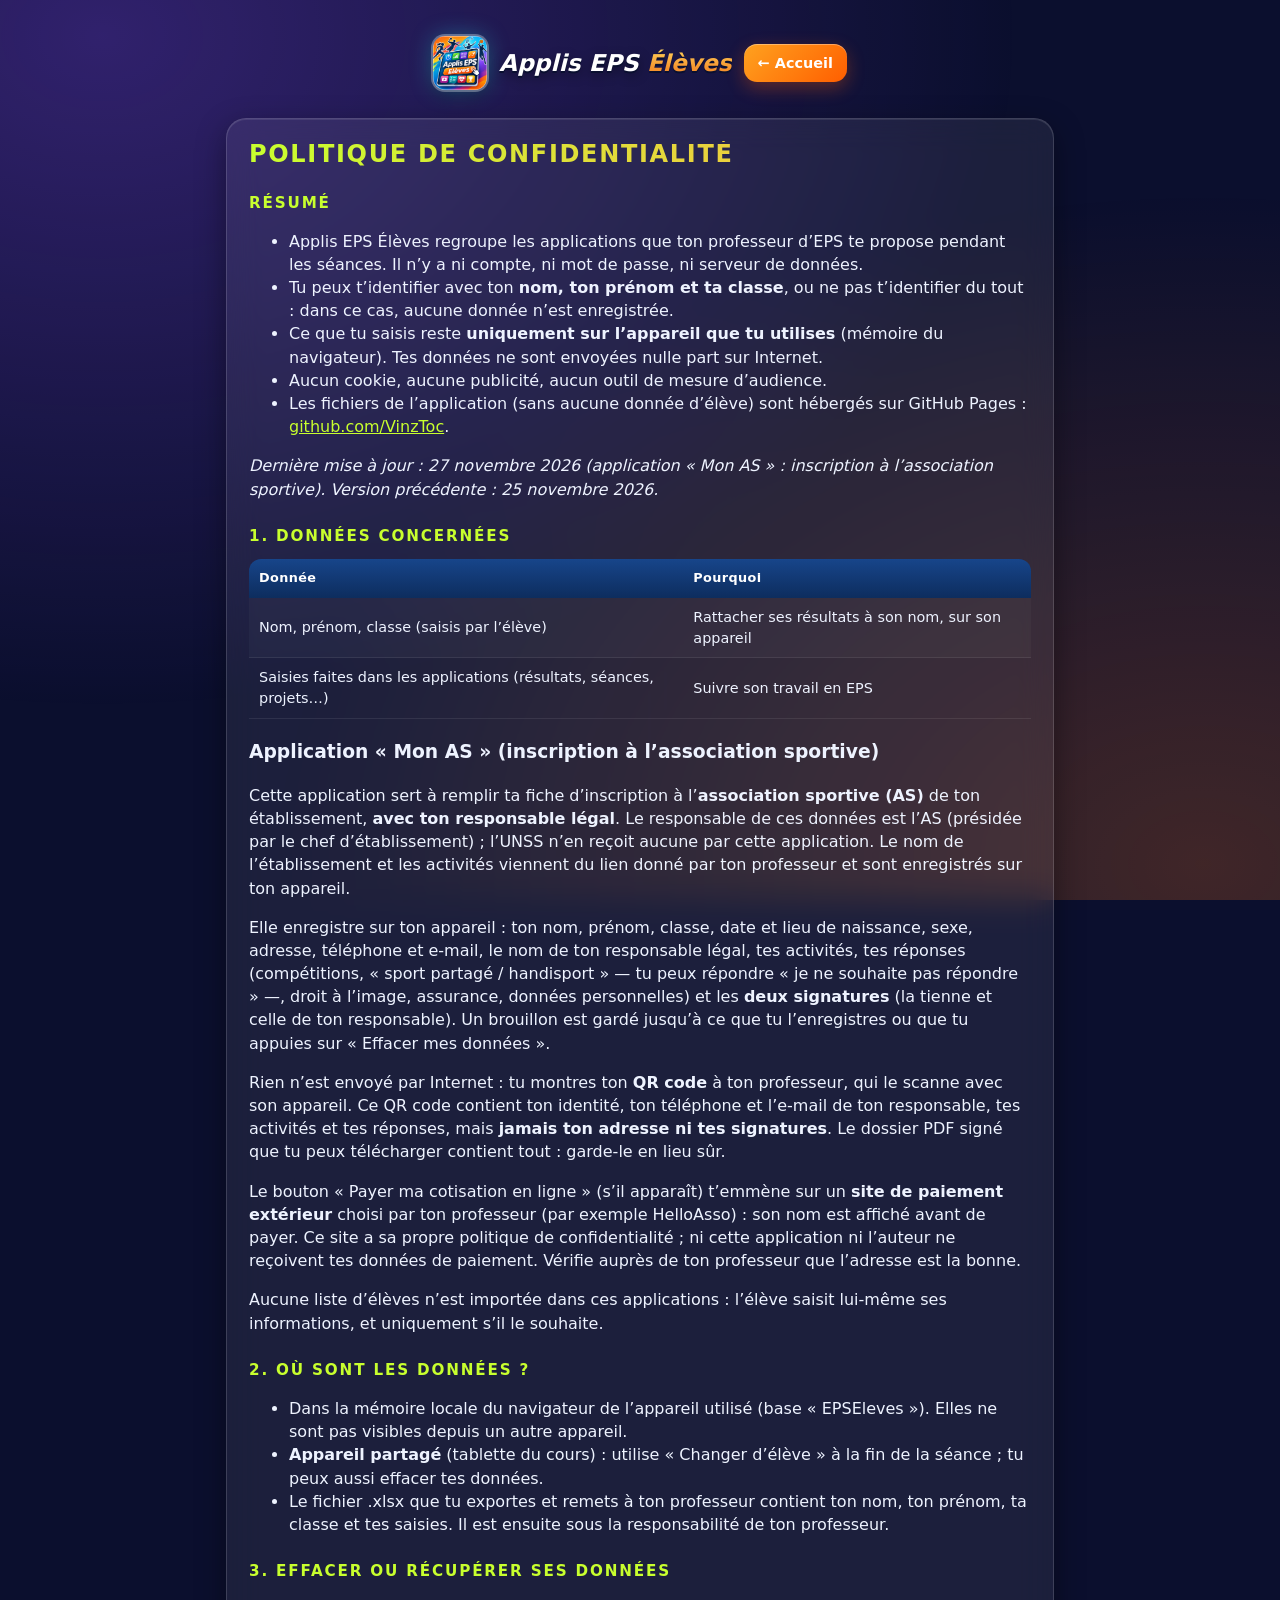
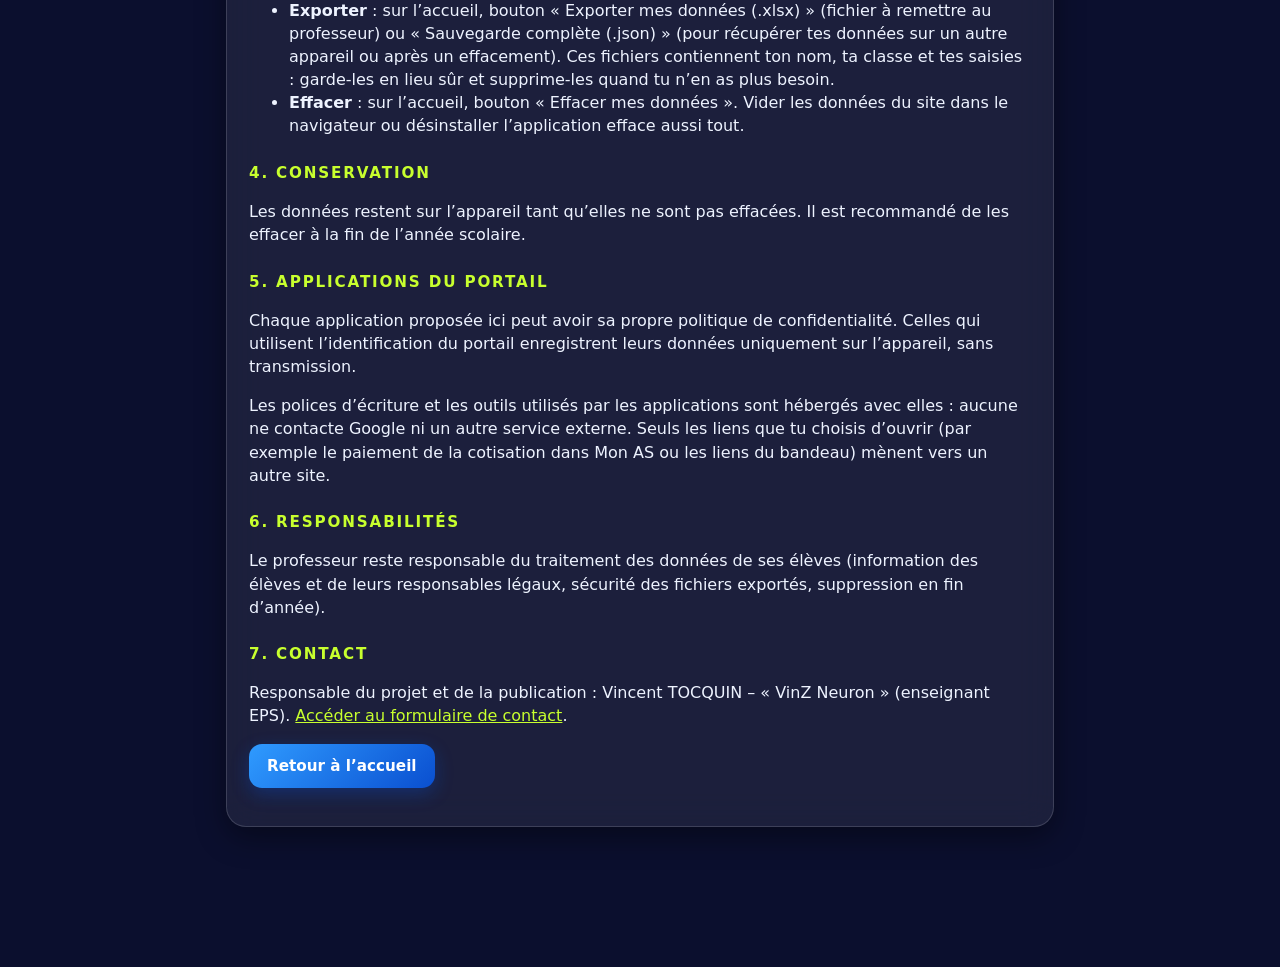
==== commit fc79c6b0: "Portail élèves : politique de confidentialité Mon AS précisée Co-Authored-By: Claude Sonnet 5.5 <nor" ====
--- a/confidentialite.html
+++ b/confidentialite.html
@@ -25,7 +25,8 @@
 <tr><td>Nom, prénom, classe (saisis par l’élève)</td><td>Rattacher ses résultats à son nom, sur son appareil</td></tr>
 <tr><td>Saisies faites dans les applications (résultats, séances, projets…)</td><td>Suivre son travail en EPS</td></tr></table></div>
 <h3>Application « Mon AS » (inscription à l’association sportive)</h3>
-<p>Cette application sert à remplir ta fiche d’inscription à l’AS, <b>avec ton responsable légal</b>. Elle enregistre sur ton appareil : ton nom, prénom, classe, date et lieu de naissance, sexe, adresse, téléphone et e-mail, le nom de ton responsable légal, tes activités, tes réponses (compétitions, « sport partagé / handisport », droit à l’image, assurance, données personnelles) et les <b>deux signatures</b> (la tienne et celle de ton responsable). Un brouillon est gardé jusqu’à ce que tu l’enregistres ou que tu appuies sur « Effacer mes données ».</p>
+<p>Cette application sert à remplir ta fiche d’inscription à l’<b>association sportive (AS)</b> de ton établissement, <b>avec ton responsable légal</b>. Le responsable de ces données est l’AS (présidée par le chef d’établissement) ; l’UNSS n’en reçoit aucune par cette application. Le nom de l’établissement et les activités viennent du lien donné par ton professeur et sont enregistrés sur ton appareil.</p>
+<p> Elle enregistre sur ton appareil : ton nom, prénom, classe, date et lieu de naissance, sexe, adresse, téléphone et e-mail, le nom de ton responsable légal, tes activités, tes réponses (compétitions, « sport partagé / handisport » — tu peux répondre « je ne souhaite pas répondre » —, droit à l’image, assurance, données personnelles) et les <b>deux signatures</b> (la tienne et celle de ton responsable). Un brouillon est gardé jusqu’à ce que tu l’enregistres ou que tu appuies sur « Effacer mes données ».</p>
 <p>Rien n’est envoyé par Internet : tu montres ton <b>QR code</b> à ton professeur, qui le scanne avec son appareil. Ce QR code contient ton identité, ton téléphone et l’e-mail de ton responsable, tes activités et tes réponses, mais <b>jamais ton adresse ni tes signatures</b>. Le dossier PDF signé que tu peux télécharger contient tout : garde-le en lieu sûr.</p>
 <p>Le bouton « Payer ma cotisation en ligne » (s’il apparaît) t’emmène sur un <b>site de paiement extérieur</b> choisi par ton professeur (par exemple HelloAsso) : son nom est affiché avant de payer. Ce site a sa propre politique de confidentialité ; ni cette application ni l’auteur ne reçoivent tes données de paiement. Vérifie auprès de ton professeur que l’adresse est la bonne.</p>
 <p>Aucune liste d’élèves n’est importée dans ces applications : l’élève saisit lui-même ses informations, et uniquement s’il le souhaite.</p>
